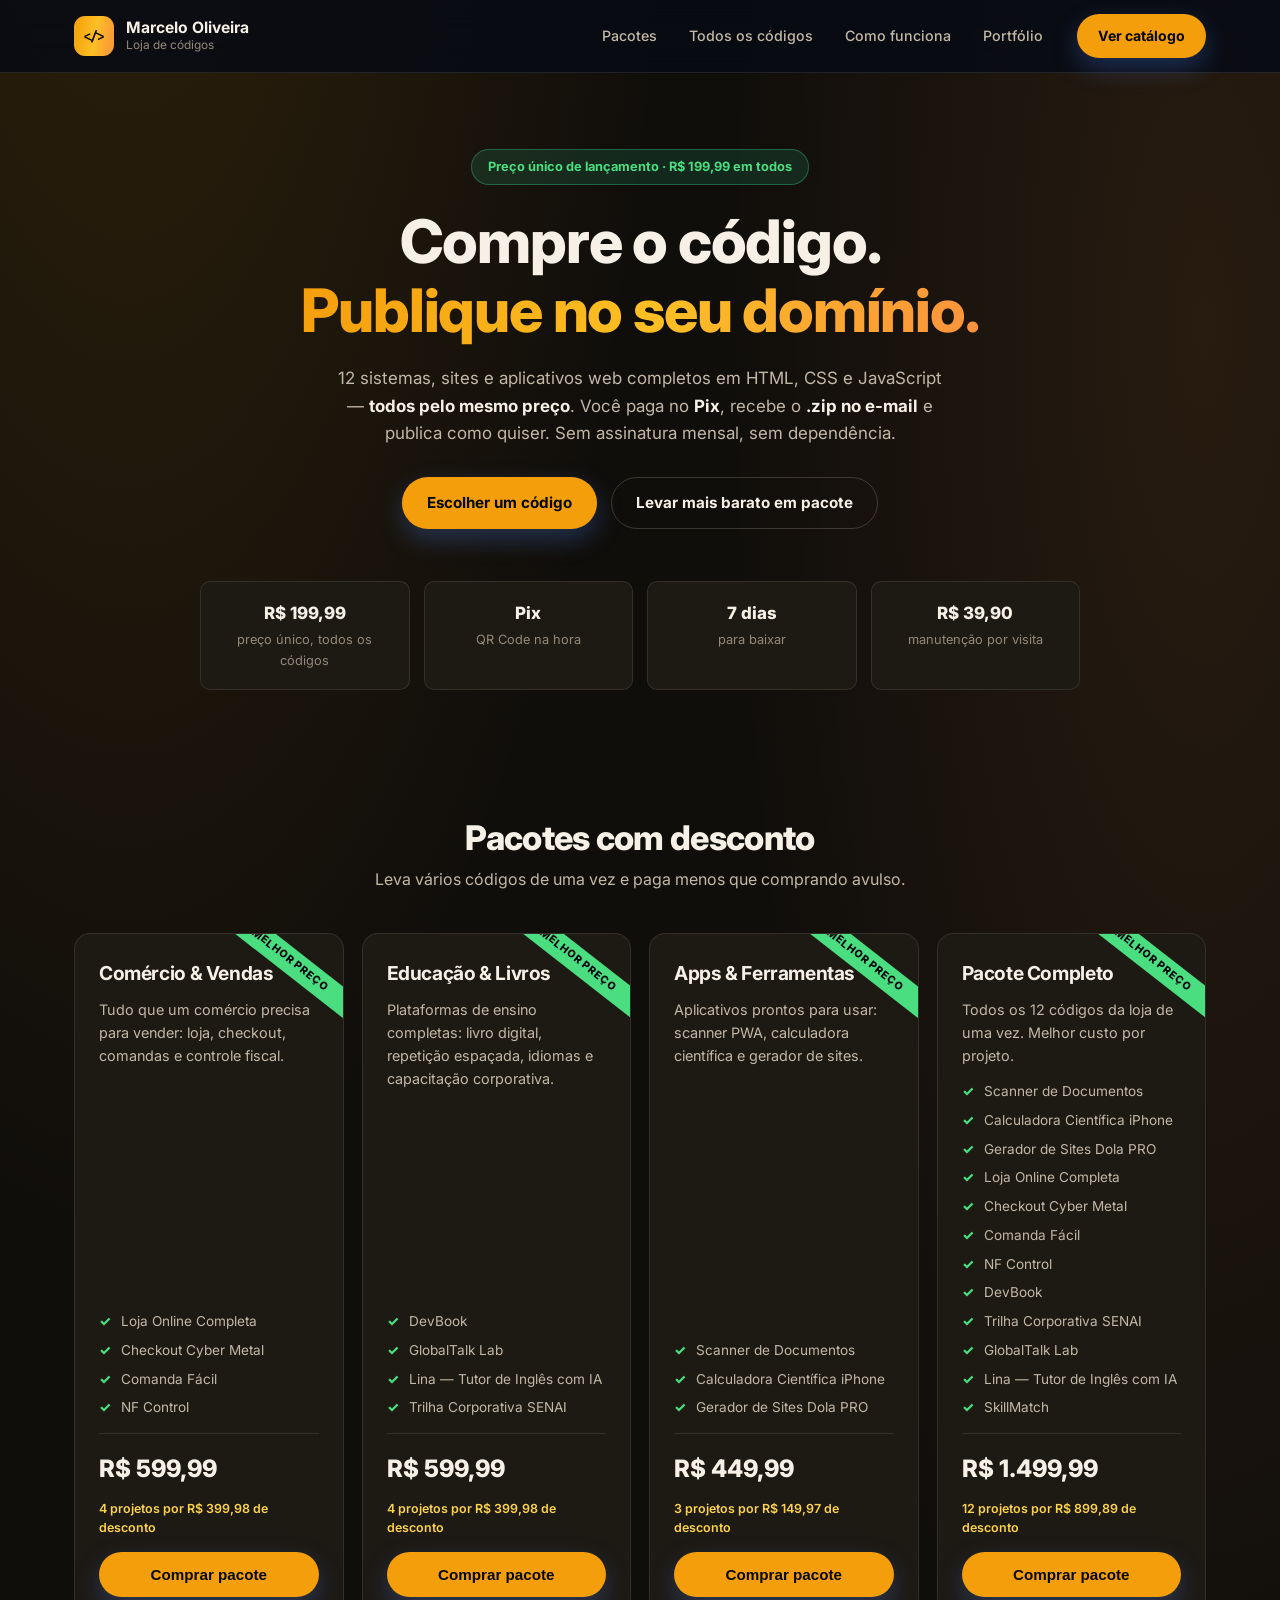
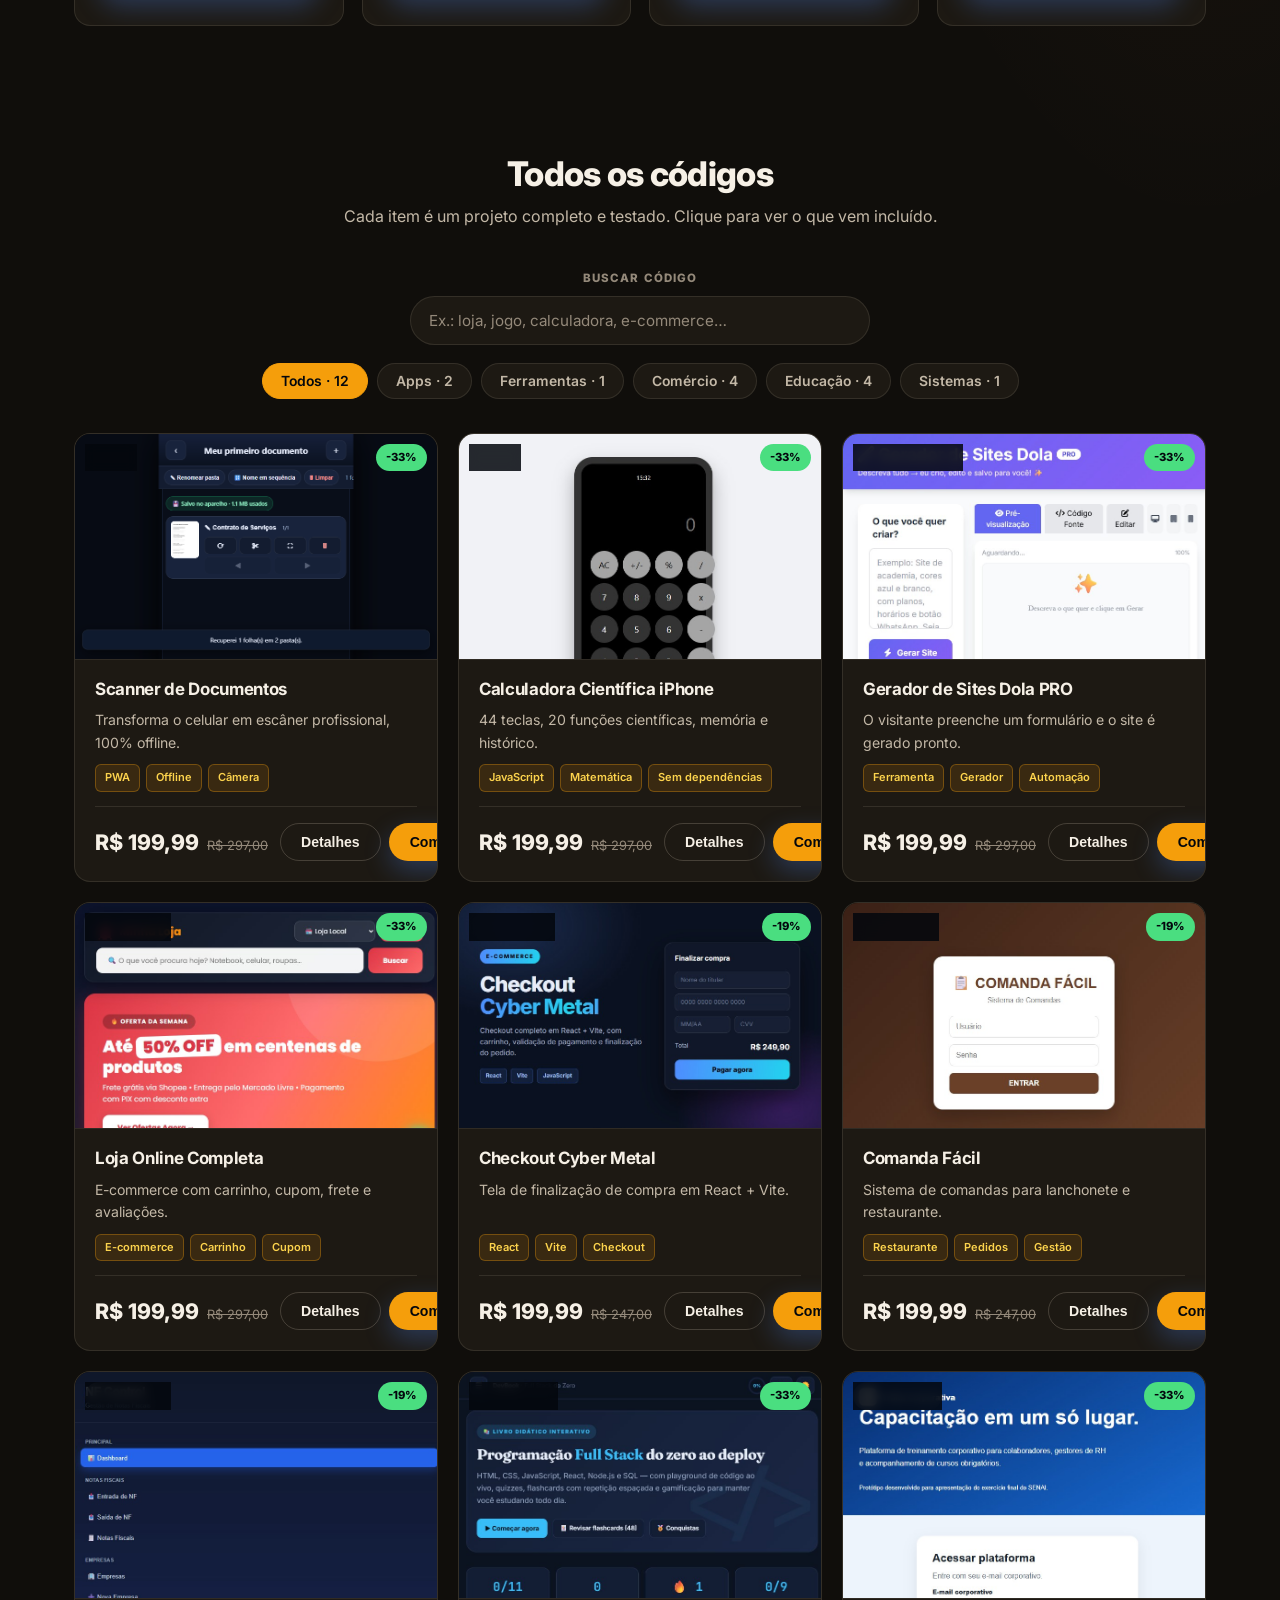
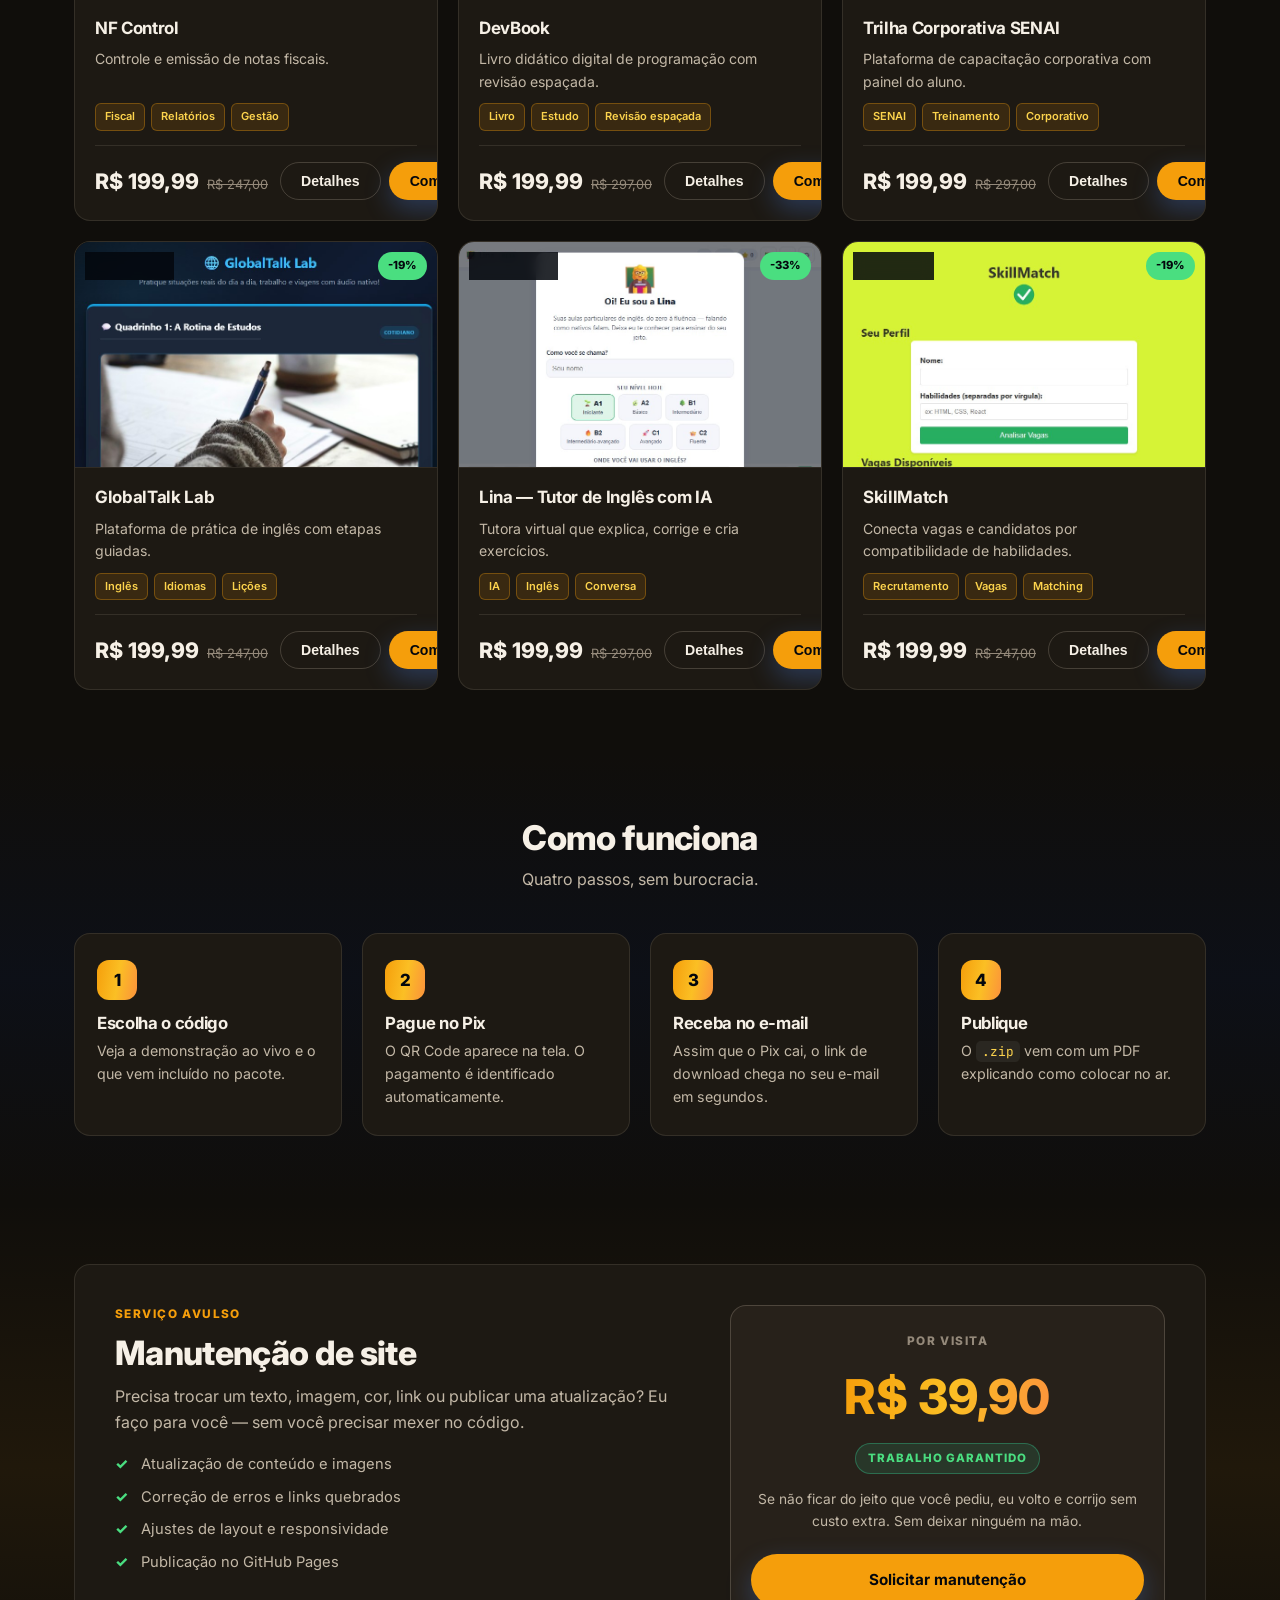
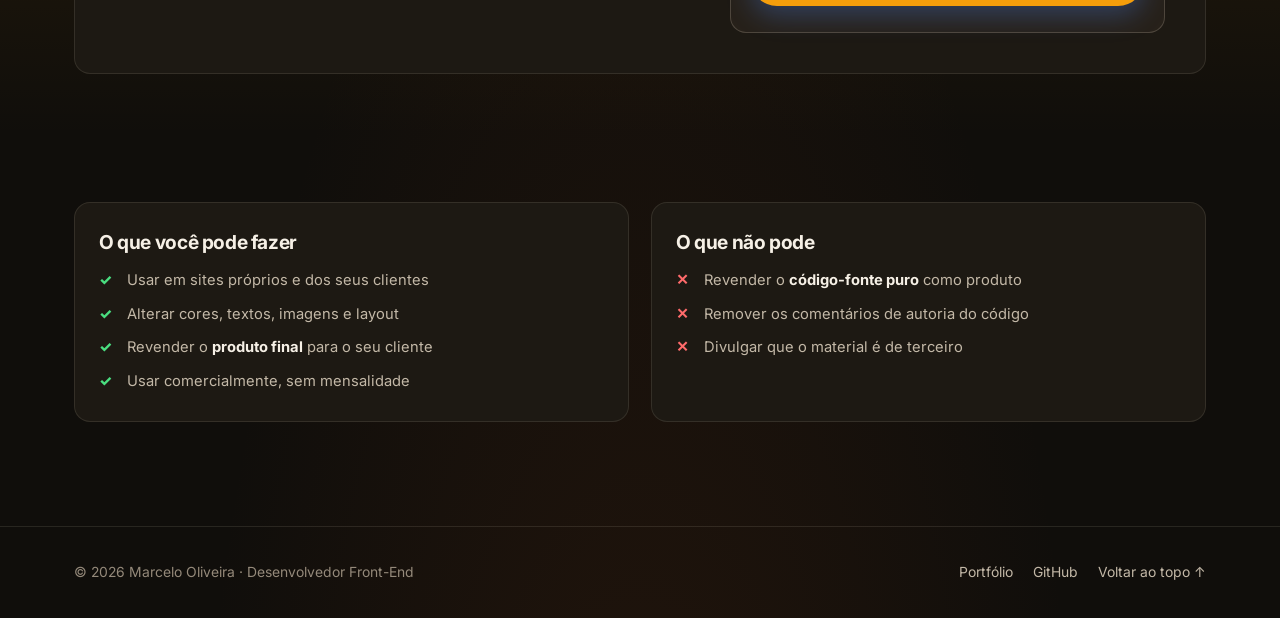
==== loja/index.html @ cb56b496 "feat: tema claro, remove contadores hero, adiciona manutencao R$ 39,90 na loja - Converte tema azul-" ====
<!DOCTYPE html>
<html lang="pt-BR">
<head>
  <meta charset="UTF-8">
  <meta name="viewport" content="width=device-width, initial-scale=1, viewport-fit=cover">
  <meta name="theme-color" content="#070b14">
  <meta name="description" content="Loja de códigos prontos: sites, sistemas, jogos e aplicativos web. Pagamento via Pix e entrega automática do arquivo.">
  <title>Loja de Códigos · Marcelo Oliveira</title>

  <link rel="preconnect" href="https://fonts.googleapis.com">
  <link rel="preconnect" href="https://fonts.gstatic.com" crossorigin>
  <link href="https://fonts.googleapis.com/css2?family=Inter:wght@400;500;600;700;800&family=JetBrains+Mono:wght@500&display=swap" rel="stylesheet">
  <link rel="icon" href="../assets/favicon.svg" type="image/svg+xml">
  <link rel="stylesheet" href="style.css?v=1">
</head>
<body>

<a class="pular" href="#catalogo">Pular para o catálogo</a>

<!-- ================= CABEÇALHO ================= -->
<header class="topo" id="topo">
  <div class="container topo__interno">
    <a href="../index.html" class="marca">
      <span class="marca__icone" aria-hidden="true">&lt;/&gt;</span>
      <span class="marca__texto">
        <strong>Marcelo Oliveira</strong>
        <small>Loja de códigos</small>
      </span>
    </a>

    <nav class="nav" aria-label="Navegação principal">
      <a href="#pacotes" class="nav__link">Pacotes</a>
      <a href="#catalogo" class="nav__link">Todos os códigos</a>
      <a href="#como-funciona" class="nav__link">Como funciona</a>
      <a href="../index.html" class="nav__link">Portfólio</a>
    </nav>

    <a href="#catalogo" class="botao botao--primario botao--p">Ver catálogo</a>
  </div>
</header>

<!-- ================= HERO ================= -->
<section class="hero">
  <div class="container">
    <span class="selo">Preço único de lançamento · R$ 199,99 em todos</span>
    <h1>
      Compre o código.<br>
      <span class="gradiente">Publique no seu domínio.</span>
    </h1>
    <p class="hero__texto">
      12 sistemas, sites e aplicativos web completos em HTML, CSS e JavaScript —
      <strong>todos pelo mesmo preço</strong>. Você paga no <strong>Pix</strong>, recebe o
      <strong>.zip no e-mail</strong> e publica como quiser. Sem assinatura mensal, sem dependência.
    </p>

    <div class="hero__acoes">
      <a href="#catalogo" class="botao botao--primario">Escolher um código</a>
      <a href="#pacotes" class="botao botao--secundario">Levar mais barato em pacote</a>
    </div>

    <ul class="garantias">
      <li><b>R$ 199,99</b><span>preço único, todos os códigos</span></li>
      <li><b>Pix</b><span>QR Code na hora</span></li>
      <li><b>7 dias</b><span>para baixar</span></li>
      <li><b>R$ 39,90</b><span>manutenção por visita</span></li>
    </ul>
  </div>
</section>

<!-- ================= PACOTES ================= -->
<section class="secao" id="pacotes">
  <div class="container">
    <header class="secao__topo">
      <h2>Pacotes com desconto</h2>
      <p>Leva vários códigos de uma vez e paga menos que comprando avulso.</p>
    </header>

    <div class="pacotes" id="listaPacotes"><!-- preenchido pelo JS --></div>
  </div>
</section>

<!-- ================= CATÁLOGO ================= -->
<section class="secao" id="catalogo">
  <div class="container">
    <header class="secao__topo">
      <h2>Todos os códigos</h2>
      <p>Cada item é um projeto completo e testado. Clique para ver o que vem incluído.</p>
    </header>

    <div class="barra-catalogo">
      <div class="busca">
        <label class="busca__rotulo" for="busca">Buscar código</label>
        <input type="search" id="busca" class="busca__campo" placeholder="Ex.: loja, jogo, calculadora, e-commerce…" autocomplete="off">
      </div>
      <div class="filtros" id="filtros" role="tablist" aria-label="Filtrar por categoria"></div>
    </div>

    <div class="grade" id="grade"></div>

    <p class="vazio" id="vazio" hidden>Nenhum código encontrado nesta categoria.</p>
  </div>
</section>

<!-- ================= COMO FUNCIONA ================= -->
<section class="secao secao--passos" id="como-funciona">
  <div class="container">
    <header class="secao__topo">
      <h2>Como funciona</h2>
      <p>Quatro passos, sem burocracia.</p>
    </header>

    <ol class="passos">
      <li>
        <span class="passo__num">1</span>
        <h3>Escolha o código</h3>
        <p>Veja a demonstração ao vivo e o que vem incluído no pacote.</p>
      </li>
      <li>
        <span class="passo__num">2</span>
        <h3>Pague no Pix</h3>
        <p>O QR Code aparece na tela. O pagamento é identificado automaticamente.</p>
      </li>
      <li>
        <span class="passo__num">3</span>
        <h3>Receba no e-mail</h3>
        <p>Assim que o Pix cai, o link de download chega no seu e-mail em segundos.</p>
      </li>
      <li>
        <span class="passo__num">4</span>
        <h3>Publique</h3>
        <p>O <code>.zip</code> vem com um PDF explicando como colocar no ar.</p>
      </li>
    </ol>
  </div>
</section>

<!-- ================= MANUTENÇÃO ================= -->
<section class="secao secao--manutencao" id="manutencao">
  <div class="container">
    <div class="manutencao">
      <div class="manutencao__textos">
        <p class="manutencao__rotulo">Serviço avulso</p>
        <h2>Manutenção de site</h2>
        <p class="manutencao__texto">
          Precisa trocar um texto, imagem, cor, link ou publicar uma
          atualização? Eu faço para você — sem você precisar mexer no código.
        </p>
        <ul class="manutencao__lista">
          <li>Atualização de conteúdo e imagens</li>
          <li>Correção de erros e links quebrados</li>
          <li>Ajustes de layout e responsividade</li>
          <li>Publicação no GitHub Pages</li>
        </ul>
      </div>

      <div class="manutencao__preco-box">
        <span class="manutencao__rotulo-preco">Por visita</span>
        <span class="manutencao__valor">R$ 39,90</span>
        <span class="manutencao__selo">Trabalho garantido</span>
        <p class="manutencao__garantia">
          Se não ficar do jeito que você pediu, eu volto e corrijo sem custo
          extra. Sem deixar ninguém na mão.
        </p>
        <a href="../index.html#contato" class="botao botao--primario botao--cheio">
          Solicitar manutenção
        </a>
      </div>
    </div>
  </div>
</section>

<!-- ================= LICENÇA ================= -->
<section class="secao" id="licenca">
  <div class="container">
    <div class="licenca">
      <div>
        <h2>O que você pode fazer</h2>
        <ul class="lista-ok">
          <li>Usar em sites próprios e dos seus clientes</li>
          <li>Alterar cores, textos, imagens e layout</li>
          <li>Revender o <strong>produto final</strong> para o seu cliente</li>
          <li>Usar comercialmente, sem mensalidade</li>
        </ul>
      </div>
      <div>
        <h2>O que não pode</h2>
        <ul class="lista-nao">
          <li>Revender o <strong>código-fonte puro</strong> como produto</li>
          <li>Remover os comentários de autoria do código</li>
          <li>Divulgar que o material é de terceiro</li>
        </ul>
      </div>
    </div>
  </div>
</section>

<!-- ================= RODAPÉ ================= -->
<footer class="rodape">
  <div class="container rodape__interno">
    <p>© <span id="ano"></span> Marcelo Oliveira · Desenvolvedor Front-End</p>
    <nav class="rodape__links" aria-label="Links do rodapé">
      <a href="../index.html">Portfólio</a>
      <a href="https://github.com/marcelooliveira8052668-cyber" target="_blank" rel="noopener">GitHub</a>
      <a href="#topo">Voltar ao topo ↑</a>
    </nav>
  </div>
</footer>

<!-- ================= MODAL DO PRODUTO ================= -->
<div class="fundo-modal" id="fundoModal" hidden></div>

<div class="modal" id="modal" role="dialog" aria-modal="true" aria-labelledby="modalTitulo" hidden>
  <div class="modal__caixa">
    <button class="modal__fechar" id="modalFechar" aria-label="Fechar">&times;</button>
    <div class="modal__corpo" id="modalCorpo"></div>
  </div>
</div>

<!-- ================= MODAL DO CHECKOUT (PIX) ================= -->
<div class="modal modal--pix" id="modalPix" role="dialog" aria-modal="true" aria-labelledby="pixTitulo" hidden>
  <div class="modal__caixa">
    <button class="modal__fechar" id="pixFechar" aria-label="Fechar">&times;</button>
    <div class="modal__corpo" id="pixCorpo"></div>
  </div>
</div>

<script src="app.js?v=1" defer></script>
</body>
</html>
---- loja/style.css ----
/* =========================================================
   LOJA DE CÓDIGOS — Marcelo Oliveira
   Mesma identidade visual do portfólio
   1. Variáveis   2. Base   3. Topo   4. Hero
   5. Seções      6. Pacotes 7. Filtros 8. Grade
   9. Passos      10. Licença 11. Rodapé 12. Modais
   13. Responsivo 14. Impressão
   ========================================================= */

/* ---------- 1. Variáveis ---------- */
:root {
  /* Tons quentes: carvão com âmbar/dourado.
     Passa sensação premium e acolhedora, em vez de "azul de tecnologia". */
  --fundo:         #100e0b;
  --fundo-2:       #181410;
  --superficie:    #1d1913;
  --superficie-2:  #27211a;
  --borda:         rgba(255, 238, 214, .10);
  --borda-forte:   rgba(255, 238, 214, .18);
  --texto:         #f6f0e6;
  --texto-suave:   #c3b8a7;
  --texto-fraco:   #94897a;
  --primaria:      #f59e0b;   /* âmbar — cor de ação */
  --primaria-forte:#fbbf24;
  --acento:        #fcd34d;   /* dourado claro — rótulos */
  --verde:         #4ade80;   /* confirmações e economia */
  --amarelo:       #fbbf24;
  --gradiente:     linear-gradient(100deg, #f59e0b 0%, #fbbf24 52%, #fb923c 100%);
  --raio:          16px;
  --raio-peq:      10px;
  --largura:       1180px;
  --sombra:        0 20px 50px rgba(0, 0, 0, .5);
  --transicao:     .22s cubic-bezier(.4, 0, .2, 1);
  --fonte:         'Inter', -apple-system, BlinkMacSystemFont, 'Segoe UI', Roboto, Helvetica, Arial, sans-serif;
  --mono:          'JetBrains Mono', ui-monospace, SFMono-Regular, Menlo, Consolas, monospace;
}

/* ---------- 2. Base ---------- */
*, *::before, *::after { box-sizing: border-box; }

html { scroll-behavior: smooth; scroll-padding-top: 88px; }

body {
  margin: 0;
  background:
    radial-gradient(70% 50% at 10% -8%,  rgba(245, 158, 11, .14) 0%, transparent 62%),
    radial-gradient(60% 45% at 94% 6%,   rgba(251, 146, 60, .10) 0%, transparent 62%),
    radial-gradient(55% 42% at 50% 110%, rgba(120, 53, 15, .20)  0%, transparent 65%),
    var(--fundo);
  color: var(--texto);
  font-family: var(--fonte);
  line-height: 1.6;
  -webkit-font-smoothing: antialiased;
}

h1, h2, h3 { line-height: 1.15; margin: 0; letter-spacing: -.02em; }
p { margin: 0; }
a { color: inherit; }
img { max-width: 100%; display: block; }
code { font-family: var(--mono); font-size: .9em; background: rgba(255,255,255,.06); padding: 2px 6px; border-radius: 5px; color: #fcd34d; }

.container { width: 100%; max-width: var(--largura); margin-inline: auto; padding-inline: 24px; }

.gradiente {
  background: var(--gradiente);
  -webkit-background-clip: text;
  background-clip: text;
  color: transparent;
}

.pular {
  position: absolute; left: -9999px; top: 0; z-index: 100;
  background: var(--primaria); color: #04070d; padding: 12px 20px;
  border-radius: 0 0 10px 0; font-weight: 700; text-decoration: none;
}
.pular:focus { left: 0; }

:focus-visible { outline: 2px solid var(--primaria); outline-offset: 3px; border-radius: 4px; }

/* Botões */
.botao {
  display: inline-flex; align-items: center; justify-content: center; gap: 8px;
  padding: 13px 24px; border-radius: 999px; border: 1px solid transparent;
  font-weight: 700; font-size: .95rem; text-decoration: none; cursor: pointer;
  transition: transform var(--transicao), box-shadow var(--transicao), background var(--transicao);
  white-space: nowrap;
}
.botao:hover { transform: translateY(-2px); }
.botao--primario { background: var(--primaria); color: #04070d; box-shadow: 0 10px 26px rgba(79,140,255,.28); }
.botao--primario:hover { background: var(--primaria-forte); }
.botao--secundario { background: transparent; color: var(--texto); border-color: var(--borda-forte); }
.botao--secundario:hover { background: rgba(255,255,255,.06); }
.botao--verde { background: var(--verde); color: #04070d; }
.botao--verde:hover { background: #5ee0b0; }
.botao--p { padding: 10px 20px; font-size: .88rem; }
.botao--cheio { width: 100%; }
.botao:disabled { opacity: .5; cursor: not-allowed; transform: none; }

/* ---------- 3. Topo ---------- */
.topo {
  position: sticky; top: 0; z-index: 50;
  background: rgba(7, 11, 20, .86);
  backdrop-filter: blur(14px); -webkit-backdrop-filter: blur(14px);
  border-bottom: 1px solid var(--borda);
}
.topo__interno { display: flex; align-items: center; gap: 20px; min-height: 72px; }

.marca { display: flex; align-items: center; gap: 12px; text-decoration: none; margin-right: auto; }
.marca__icone {
  width: 40px; height: 40px; display: grid; place-items: center;
  background: var(--gradiente); color: #04070d; border-radius: 11px;
  font-family: var(--mono); font-weight: 700; font-size: .82rem;
}
.marca__texto { display: flex; flex-direction: column; line-height: 1.2; }
.marca__texto strong { font-size: .98rem; font-weight: 700; }
.marca__texto small { color: var(--texto-fraco); font-size: .74rem; }

.nav { display: flex; gap: 4px; }
.nav__link {
  padding: 9px 14px; border-radius: 9px; text-decoration: none;
  color: var(--texto-suave); font-size: .89rem; font-weight: 500;
  transition: background var(--transicao), color var(--transicao);
}
.nav__link:hover { background: rgba(255,255,255,.06); color: var(--texto); }

/* ---------- 4. Hero ---------- */
.hero { padding: 76px 0 64px; text-align: center; }

.selo {
  display: inline-block; padding: 7px 16px; border-radius: 999px;
  background: rgba(52, 211, 153, .13); border: 1px solid rgba(52, 211, 153, .35);
  color: var(--verde); font-size: .8rem; font-weight: 700; margin-bottom: 22px;
}

.hero h1 { font-size: clamp(34px, 6vw, 60px); font-weight: 800; margin-bottom: 20px; }
.hero__texto { max-width: 620px; margin: 0 auto 30px; color: var(--texto-suave); font-size: 1.06rem; }
.hero__texto strong { color: var(--texto); }

.hero__acoes { display: flex; gap: 14px; justify-content: center; flex-wrap: wrap; margin-bottom: 52px; }

.garantias {
  list-style: none; margin: 0; padding: 0;
  display: grid; grid-template-columns: repeat(auto-fit, minmax(150px, 1fr)); gap: 14px;
  max-width: 880px; margin-inline: auto;
}
.garantias li {
  background: var(--superficie); border: 1px solid var(--borda);
  border-radius: var(--raio-peq); padding: 18px 14px;
  display: flex; flex-direction: column; gap: 3px;
}
.garantias b { font-size: 1.06rem; font-weight: 800; }
.garantias span { font-size: .8rem; color: var(--texto-fraco); }

/* ---------- 5. Seções ---------- */
.secao { padding: 64px 0; }
.secao--passos { background: linear-gradient(180deg, transparent, rgba(11,17,31,.6), transparent); }

.secao__topo { text-align: center; margin-bottom: 40px; }
.secao__topo h2 { font-size: clamp(24px, 3.4vw, 34px); font-weight: 800; margin-bottom: 10px; }
.secao__topo p { color: var(--texto-suave); }

/* ---------- 6. Pacotes ---------- */
.pacotes { display: grid; grid-template-columns: repeat(auto-fit, minmax(255px, 1fr)); gap: 18px; }

.pacote {
  position: relative; overflow: hidden;
  background: var(--superficie); border: 1px solid var(--borda);
  border-radius: var(--raio); padding: 28px 24px;
  display: flex; flex-direction: column; gap: 14px;
  transition: transform var(--transicao), border-color var(--transicao), box-shadow var(--transicao);
}
.pacote::before {
  content: ""; position: absolute; inset: 0 0 auto; height: 3px; background: var(--gradiente);
  opacity: 0; transition: opacity var(--transicao);
}
.pacote:hover { transform: translateY(-4px); border-color: var(--borda-forte); box-shadow: var(--sombra); }
.pacote:hover::before { opacity: 1; }

.pacote__faixa {
  position: absolute; top: 14px; right: -34px; transform: rotate(38deg);
  background: var(--verde); color: #04070d; font-size: .66rem; font-weight: 800;
  letter-spacing: .08em; padding: 4px 40px;
}
.pacote h3 { font-size: 1.2rem; font-weight: 700; }
.pacote__desc { color: var(--texto-suave); font-size: .9rem; flex: 1; }
.pacote__itens { list-style: none; margin: 0; padding: 0; display: flex; flex-direction: column; gap: 7px; }
.pacote__itens li {
  font-size: .85rem; color: var(--texto-suave);
  padding-left: 22px; position: relative;
}
.pacote__itens li::before {
  content: "✓"; position: absolute; left: 0; top: 0;
  color: var(--verde); font-weight: 800;
}
.pacote__rodape {
  display: flex; align-items: baseline; gap: 10px; flex-wrap: wrap;
  padding-top: 16px; border-top: 1px solid var(--borda);
}
.pacote__preco { font-size: 1.5rem; font-weight: 800; }
.pacote__de { font-size: .82rem; color: var(--texto-fraco); text-decoration: line-through; }
.pacote__nota { font-size: .78rem; color: var(--acento); font-weight: 600; }

/* ---------- 7. Filtros ---------- */
.barra-catalogo { display: flex; flex-direction: column; gap: 18px; margin-bottom: 34px; }

.busca { max-width: 460px; width: 100%; margin-inline: auto; }
.busca__rotulo {
  display: block; font-size: .72rem; font-weight: 800;
  letter-spacing: .1em; text-transform: uppercase; color: var(--texto-fraco);
  margin-bottom: 8px; text-align: center;
}
.busca__campo {
  width: 100%; padding: 14px 18px; border-radius: 999px;
  background: var(--superficie); border: 1px solid var(--borda);
  color: var(--texto); font-family: inherit; font-size: .95rem;
  transition: border-color var(--transicao);
}
.busca__campo::placeholder { color: var(--texto-fraco); }
.busca__campo:focus { border-color: var(--primaria); outline: none; }

.filtros { display: flex; gap: 9px; flex-wrap: wrap; justify-content: center; margin-bottom: 0; }
.filtro {
  padding: 9px 18px; border-radius: 999px; cursor: pointer;
  background: var(--superficie); border: 1px solid var(--borda);
  color: var(--texto-suave); font-size: .87rem; font-weight: 600; font-family: inherit;
  transition: all var(--transicao);
}
.filtro:hover { border-color: var(--borda-forte); color: var(--texto); }
.filtro[aria-selected="true"] { background: var(--primaria); border-color: var(--primaria); color: #04070d; }

/* ---------- 8. Grade ---------- */
.grade { display: grid; grid-template-columns: repeat(auto-fill, minmax(288px, 1fr)); gap: 20px; }

.card {
  display: flex; flex-direction: column; overflow: hidden;
  background: var(--superficie); border: 1px solid var(--borda);
  border-radius: var(--raio);
  transition: transform var(--transicao), border-color var(--transicao), box-shadow var(--transicao);
}
.card:hover { transform: translateY(-4px); border-color: var(--borda-forte); box-shadow: var(--sombra); }

.card__capa { position: relative; aspect-ratio: 16 / 10; overflow: hidden; background: var(--fundo-2); border-bottom: 1px solid var(--borda); }
.card__capa img { width: 100%; height: 100%; object-fit: cover; object-position: top center; transition: transform .4s var(--transicao); }
.card:hover .card__capa img { transform: scale(1.04); }

.card__cat {
  position: absolute; top: 10px; left: 10px;
  background: rgba(4,7,13,.86); backdrop-filter: blur(6px);
  color: var(--texto); font-size: .7rem; font-weight: 700; letter-spacing: .06em;
  padding: 5px 10px; border-radius: 999px; text-transform: uppercase;
}
.card__promo {
  position: absolute; top: 10px; right: 10px;
  background: var(--verde); color: #04070d;
  font-size: .7rem; font-weight: 800; padding: 5px 10px; border-radius: 999px;
}

.card__corpo { padding: 20px; display: flex; flex-direction: column; gap: 10px; flex: 1; }
.card__nome { font-size: 1.06rem; font-weight: 700; }
.card__frase { color: var(--texto-suave); font-size: .88rem; flex: 1; }

.card__tags { display: flex; gap: 6px; flex-wrap: wrap; }
.tag {
  font-size: .69rem; font-weight: 600; padding: 4px 9px; border-radius: 6px;
  background: rgba(245, 158, 11, .13); border: 1px solid rgba(245, 158, 11, .32); color: #fcd34d;
}

.card__rodape {
  display: flex; align-items: center; justify-content: space-between; gap: 12px;
  padding-top: 16px; margin-top: 4px; border-top: 1px solid var(--borda);
}
.preco { display: flex; align-items: baseline; gap: 8px; }
.preco__valor { font-size: 1.34rem; font-weight: 800; }
.preco__de { font-size: .8rem; color: var(--texto-fraco); text-decoration: line-through; }

.card__acoes { display: flex; gap: 8px; }

.vazio { text-align: center; color: var(--texto-fraco); padding: 50px 20px; }

/* ---------- 9. Passos ---------- */
.passos { list-style: none; margin: 0; padding: 0; display: grid; grid-template-columns: repeat(auto-fit, minmax(230px, 1fr)); gap: 20px; counter-reset: passo; }
.passos li {
  background: var(--superficie); border: 1px solid var(--borda);
  border-radius: var(--raio); padding: 26px 22px;
}
.passo__num {
  display: grid; place-items: center; width: 40px; height: 40px;
  border-radius: 12px; background: var(--gradiente); color: #04070d;
  font-weight: 800; font-size: 1.05rem; margin-bottom: 14px;
}
.passos h3 { font-size: 1.05rem; font-weight: 700; margin-bottom: 7px; }
.passos p { color: var(--texto-suave); font-size: .89rem; }

/* ---------- 10. Licença ---------- */
.licenca { display: grid; grid-template-columns: repeat(auto-fit, minmax(300px, 1fr)); gap: 22px; }
.licenca > div { background: var(--superficie); border: 1px solid var(--borda); border-radius: var(--raio); padding: 28px 24px; }
.licenca h2 { font-size: 1.2rem; font-weight: 700; margin-bottom: 16px; }

.lista-ok, .lista-nao { list-style: none; margin: 0; padding: 0; display: flex; flex-direction: column; gap: 10px; }
.lista-ok li, .lista-nao li { position: relative; padding-left: 28px; color: var(--texto-suave); font-size: .92rem; }
.lista-ok li::before, .lista-nao li::before { position: absolute; left: 0; top: 0; font-weight: 800; }
.lista-ok li::before { content: "✓"; color: var(--verde); }
.lista-nao li::before { content: "✕"; color: #ff6b6b; }
.lista-ok strong, .lista-nao strong { color: var(--texto); }

/* ---------- 11. Rodapé ---------- */
.rodape { border-top: 1px solid var(--borda); padding: 34px 0; margin-top: 40px; }
.rodape__interno { display: flex; align-items: center; justify-content: space-between; gap: 18px; flex-wrap: wrap; }
.rodape p { color: var(--texto-fraco); font-size: .87rem; }
.rodape__links { display: flex; gap: 20px; }
.rodape__links a { color: var(--texto-suave); font-size: .87rem; text-decoration: none; }
.rodape__links a:hover { color: var(--primaria); }

/* ---------- 12. Modais ---------- */
.fundo-modal {
  position: fixed; inset: 0; z-index: 90;
  background: rgba(3, 6, 12, .78); backdrop-filter: blur(5px);
  animation: surge .2s ease;
}
@keyframes surge { from { opacity: 0 } to { opacity: 1 } }

.modal {
  position: fixed; inset: 0; z-index: 100;
  display: grid; place-items: center; padding: 20px;
  pointer-events: none;
}
.modal[hidden] { display: none; }

.modal__caixa {
  position: relative; pointer-events: auto;
  width: 100%; max-width: 620px; max-height: 90vh; overflow-y: auto;
  background: var(--fundo-2); border: 1px solid var(--borda-forte);
  border-radius: var(--raio); box-shadow: var(--sombra);
  animation: sobe .24s cubic-bezier(.4, 0, .2, 1);
}
@keyframes sobe { from { opacity: 0; transform: translateY(22px) } to { opacity: 1; transform: none } }

.modal__fechar {
  position: absolute; top: 14px; right: 14px; z-index: 2;
  width: 36px; height: 36px; border-radius: 10px; cursor: pointer;
  background: var(--superficie); border: 1px solid var(--borda);
  color: var(--texto-suave); font-size: 1.3rem; line-height: 1;
}
.modal__fechar:hover { color: var(--texto); background: var(--superficie-2); }

.modal__corpo { padding: 32px; }

.detalhe__capa { width: 100%; aspect-ratio: 16/9; object-fit: cover; object-position: top center; border-radius: 12px; margin-bottom: 22px; border: 1px solid var(--borda); }
.detalhe__cat { font-size: .72rem; font-weight: 800; letter-spacing: .1em; color: var(--acento); text-transform: uppercase; }
.detalhe__nome { font-size: 1.7rem; font-weight: 800; margin: 6px 0 8px; }
.detalhe__frase { color: var(--texto-suave); margin-bottom: 20px; }
.detalhe__texto { color: var(--texto-suave); margin-bottom: 24px; }

.detalhe__secao h3 { font-size: .78rem; font-weight: 800; letter-spacing: .1em; color: var(--texto-fraco); text-transform: uppercase; margin-bottom: 12px; }
.detalhe__lista { list-style: none; margin: 0 0 26px; padding: 0; display: flex; flex-direction: column; gap: 9px; }
.detalhe__lista li { position: relative; padding-left: 26px; color: var(--texto-suave); font-size: .91rem; }
.detalhe__lista li::before { content: "✓"; position: absolute; left: 0; color: var(--verde); font-weight: 800; }

.detalhe__compra {
  display: flex; align-items: center; justify-content: space-between; gap: 18px; flex-wrap: wrap;
  padding: 20px; border-radius: 12px;
  background: var(--superficie); border: 1px solid var(--borda-forte);
}

/* ---------- Checkout Pix ---------- */
.modal--pix .modal__caixa { max-width: 460px; }
.pix h2 { font-size: 1.35rem; font-weight: 800; margin-bottom: 6px; }
.pix__sub { color: var(--texto-suave); font-size: .9rem; margin-bottom: 20px; }

.pix__qr { display: grid; place-items: center; padding: 18px; background: #fff; border-radius: 14px; margin-bottom: 18px; }
.pix__qr img { width: 230px; height: 230px; }

.pix__copia { display: flex; gap: 8px; margin-bottom: 16px; }
.pix__copia input {
  flex: 1; min-width: 0; padding: 12px 14px; border-radius: 10px;
  background: var(--superficie); border: 1px solid var(--borda);
  color: var(--texto-fraco); font-family: var(--mono); font-size: .74rem;
}

.pix__status {
  display: flex; align-items: center; gap: 10px; padding: 14px;
  border-radius: 10px; background: rgba(251,191,36,.1);
  border: 1px solid rgba(251,191,36,.3); color: var(--amarelo);
  font-size: .87rem; font-weight: 600; margin-bottom: 18px;
}
.pix__status[data-ok="sim"] { background: rgba(52,211,153,.1); border-color: rgba(52,211,153,.3); color: var(--verde); }
.pix__status[data-ok="erro"] { background: rgba(255,107,107,.1); border-color: rgba(255,107,107,.3); color: #ff6b6b; }

.girando { animation: girar 1.4s linear infinite; }
@keyframes girar { to { transform: rotate(360deg) } }

.campo-form { margin-bottom: 16px; }
.campo-form label { display: block; font-size: .82rem; font-weight: 600; margin-bottom: 7px; color: var(--texto-suave); }
.campo-form input {
  width: 100%; padding: 13px 15px; border-radius: 10px; font-family: inherit; font-size: .95rem;
  background: var(--superficie); border: 1px solid var(--borda); color: var(--texto);
}
.campo-form input:focus { border-color: var(--primaria); outline: none; }
.campo-form small { display: block; color: var(--texto-fraco); font-size: .74rem; margin-top: 6px; }

.erro-form { color: #ff6b6b; font-size: .85rem; margin-bottom: 14px; }

.secao--manutencao {
  background: linear-gradient(180deg, transparent, rgba(245, 158, 11, .07), transparent);
}

.manutencao {
  display: grid;
  grid-template-columns: 1.15fr .85fr;
  gap: 26px;
  align-items: stretch;
  background: var(--superficie);
  border: 1px solid var(--borda);
  border-radius: var(--raio);
  padding: clamp(24px, 4vw, 40px);
}

.manutencao__rotulo {
  font-size: .74rem; font-weight: 800; letter-spacing: .12em;
  text-transform: uppercase; color: var(--primaria); margin-bottom: 10px;
}

.manutencao h2 { font-size: clamp(1.5rem, 3vw, 2.1rem); font-weight: 800; margin-bottom: 12px; }

.manutencao__texto { color: var(--texto-suave); margin-bottom: 18px; }

.manutencao__lista { list-style: none; margin: 0; padding: 0; display: grid; gap: 9px; }
.manutencao__lista li { position: relative; padding-left: 26px; color: var(--texto-suave); font-size: .92rem; }
.manutencao__lista li::before { content: "✓"; position: absolute; left: 0; color: var(--verde); font-weight: 800; }

.manutencao__preco-box {
  display: flex; flex-direction: column; align-items: center; justify-content: center;
  gap: 8px; text-align: center;
  background: var(--superficie-2);
  border: 1px solid var(--borda-forte);
  border-radius: var(--raio);
  padding: 26px 20px;
}

.manutencao__rotulo-preco {
  font-size: .74rem; font-weight: 800; letter-spacing: .12em;
  text-transform: uppercase; color: var(--texto-fraco);
}

.manutencao__valor {
  font-size: clamp(2.2rem, 5vw, 3rem); font-weight: 800;
  background: var(--gradiente);
  -webkit-background-clip: text; background-clip: text; color: transparent;
}

.manutencao__selo {
  font-size: .72rem; font-weight: 800; letter-spacing: .08em;
  text-transform: uppercase; color: var(--verde);
  background: rgba(52, 211, 153, .12);
  border: 1px solid rgba(52, 211, 153, .35);
  padding: 5px 12px; border-radius: 999px;
}

.manutencao__garantia { font-size: .86rem; color: var(--texto-suave); margin: 6px 0 14px; }

@media (max-width: 760px) {
  .manutencao { grid-template-columns: 1fr; }
}

/* ---------- 13. Responsivo ---------- */
@media (max-width: 900px) {
  .nav { display: none; }
  .garantias { grid-template-columns: repeat(2, 1fr); }
}

@media (max-width: 560px) {
  .container { padding-inline: 18px; }
  .hero { padding: 48px 0 44px; }
  .topo__interno { min-height: 64px; }
  .marca__texto small { display: none; }
  .grade { grid-template-columns: 1fr; }
  .garantias { grid-template-columns: 1fr; }
  .modal__corpo { padding: 24px 20px; }
  .detalhe__nome { font-size: 1.4rem; }
  .detalhe__compra { flex-direction: column; align-items: stretch; }
  .detalhe__compra .botao { width: 100%; }
  .hero__acoes .botao { width: 100%; }
  .rodape__interno { flex-direction: column; text-align: center; }
}

/* ---------- 14. Impressão ---------- */
@media print {
  .topo, .hero__acoes, .filtros, .card__acoes, .rodape, .fundo-modal, .modal { display: none !important; }
  body { background: #fff; color: #000; }
}
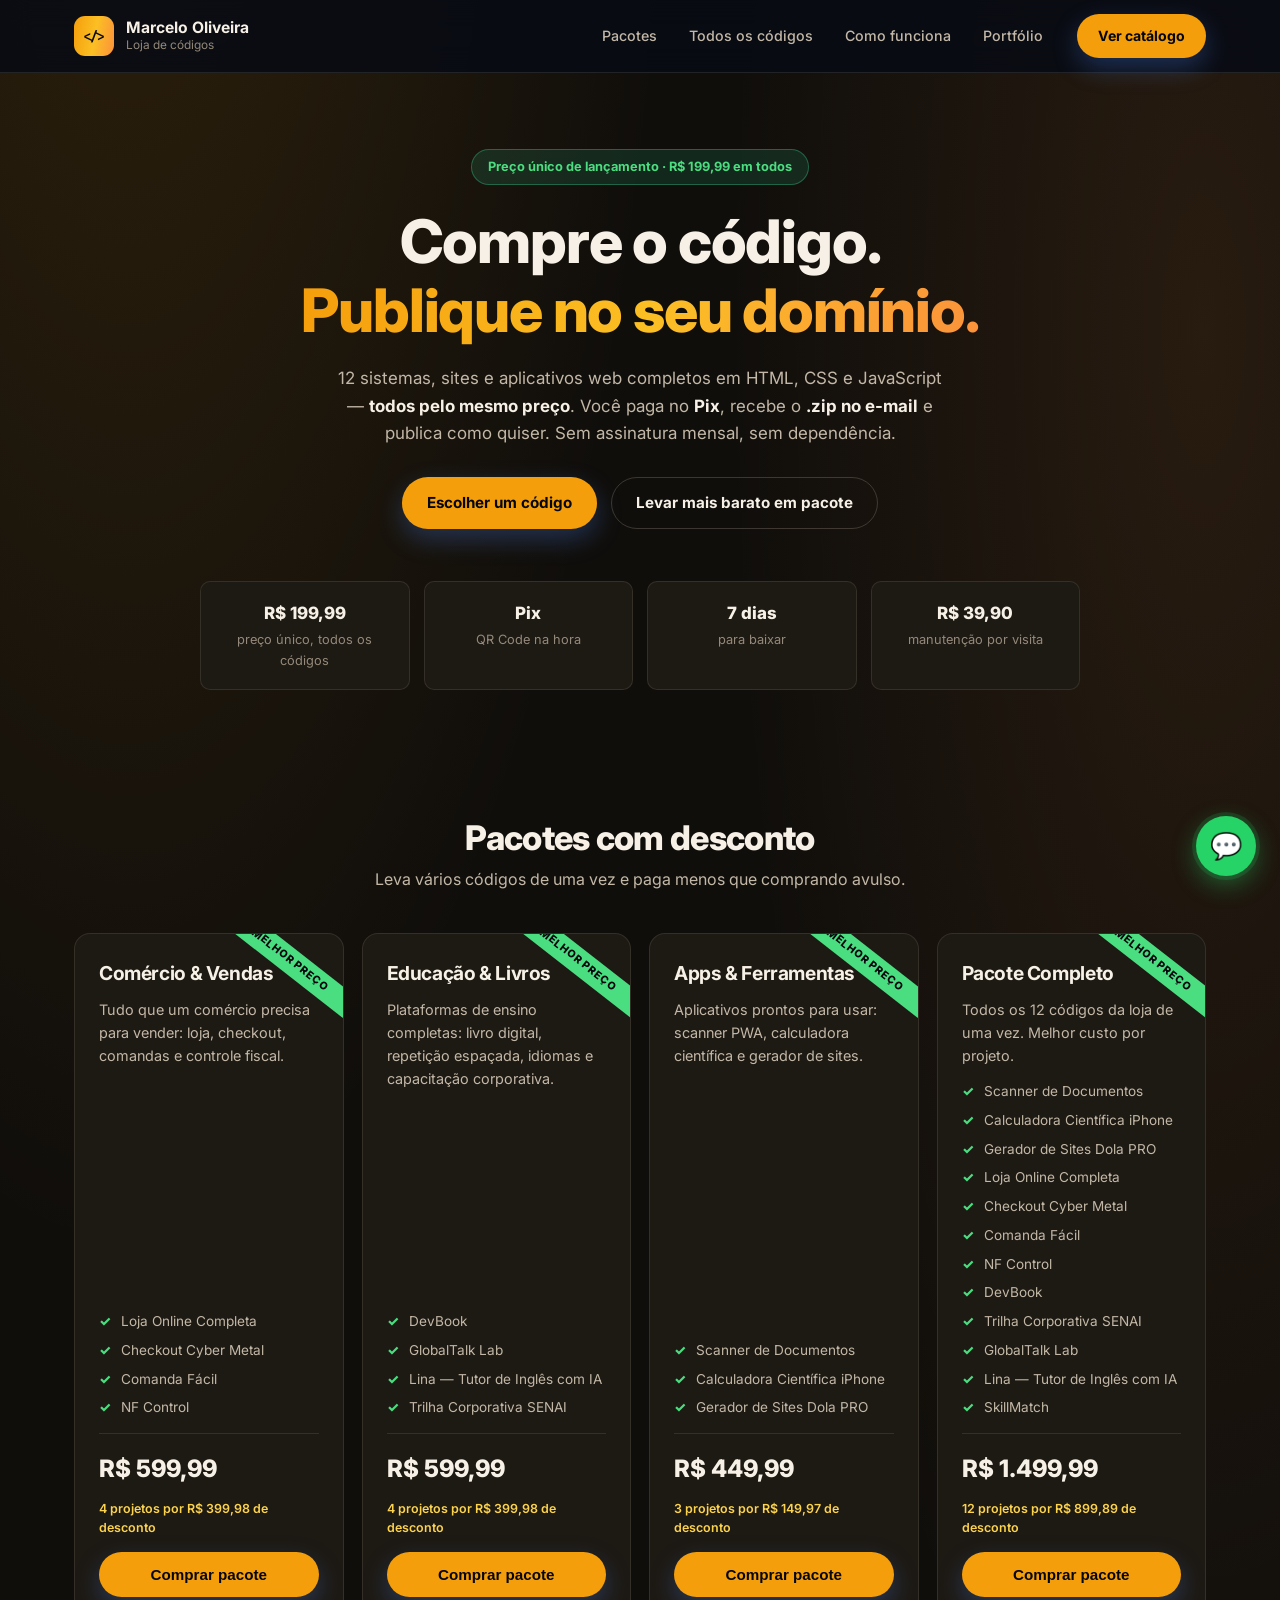
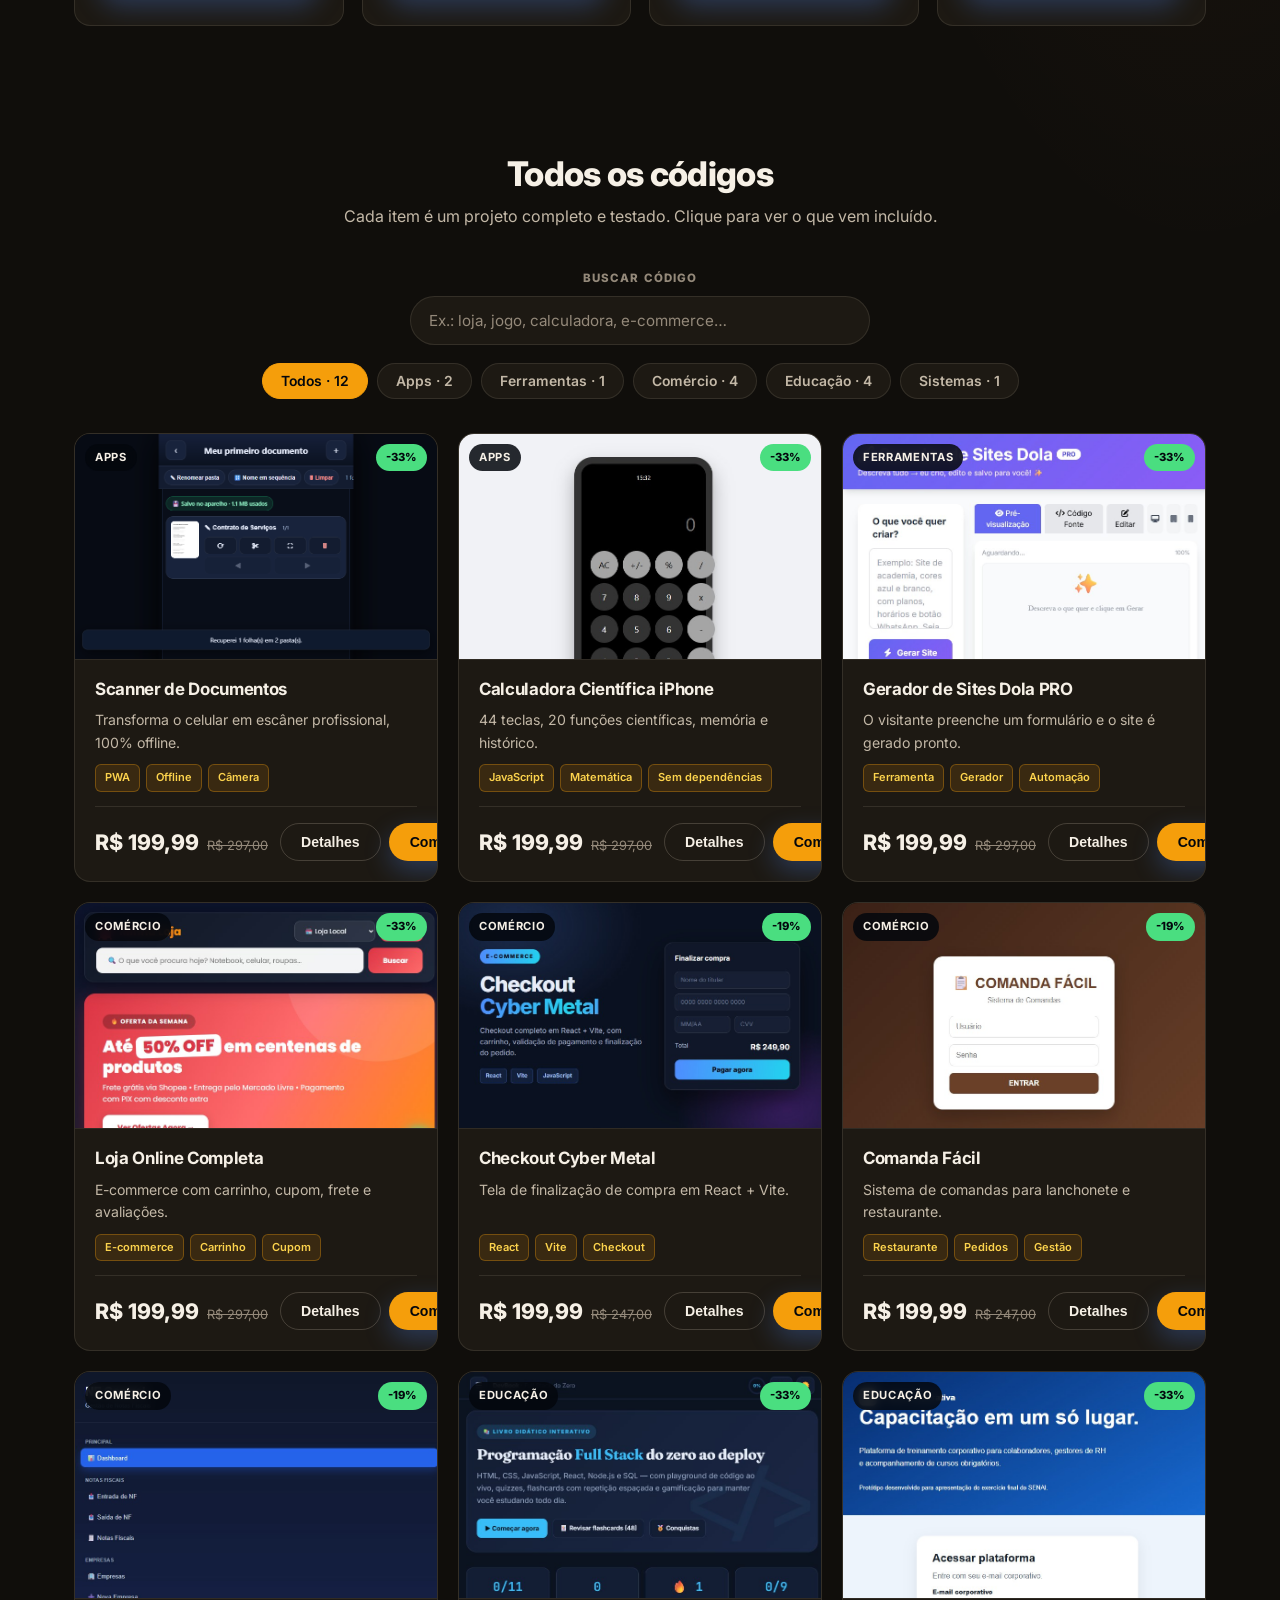
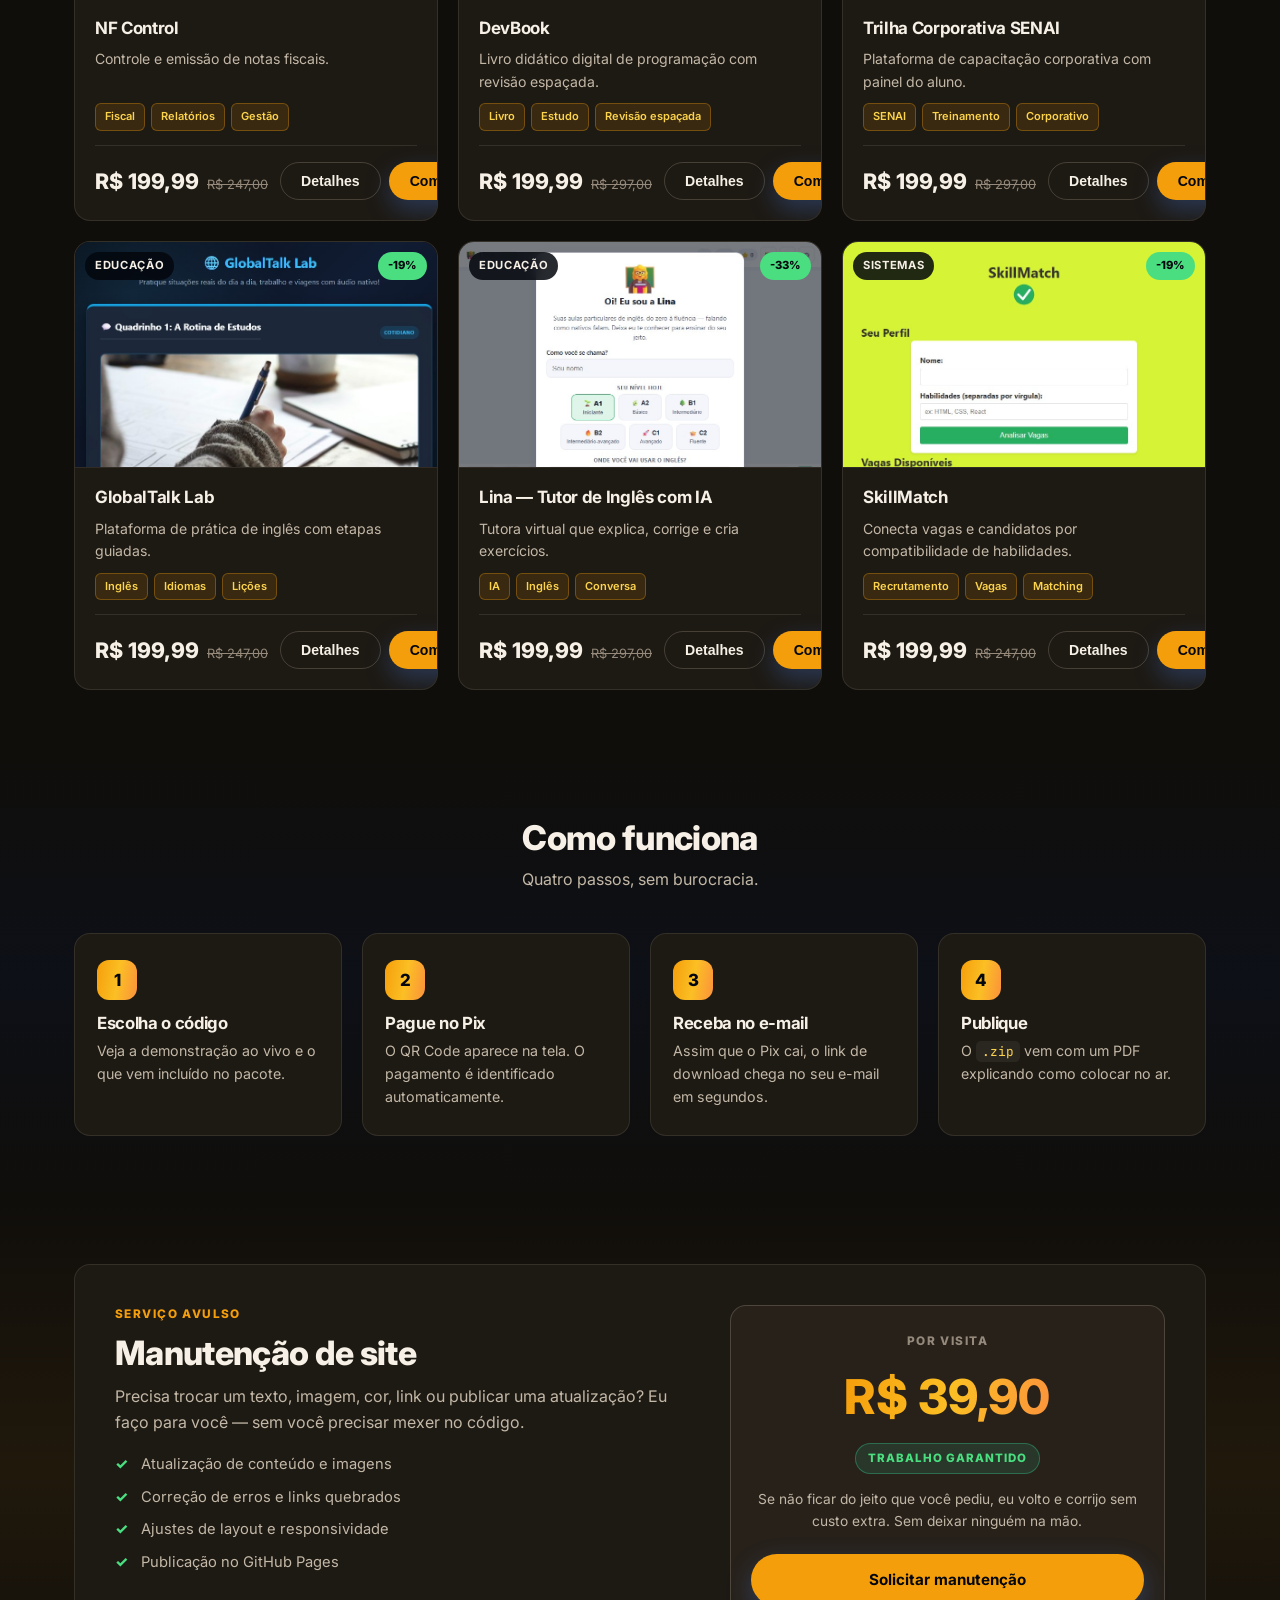
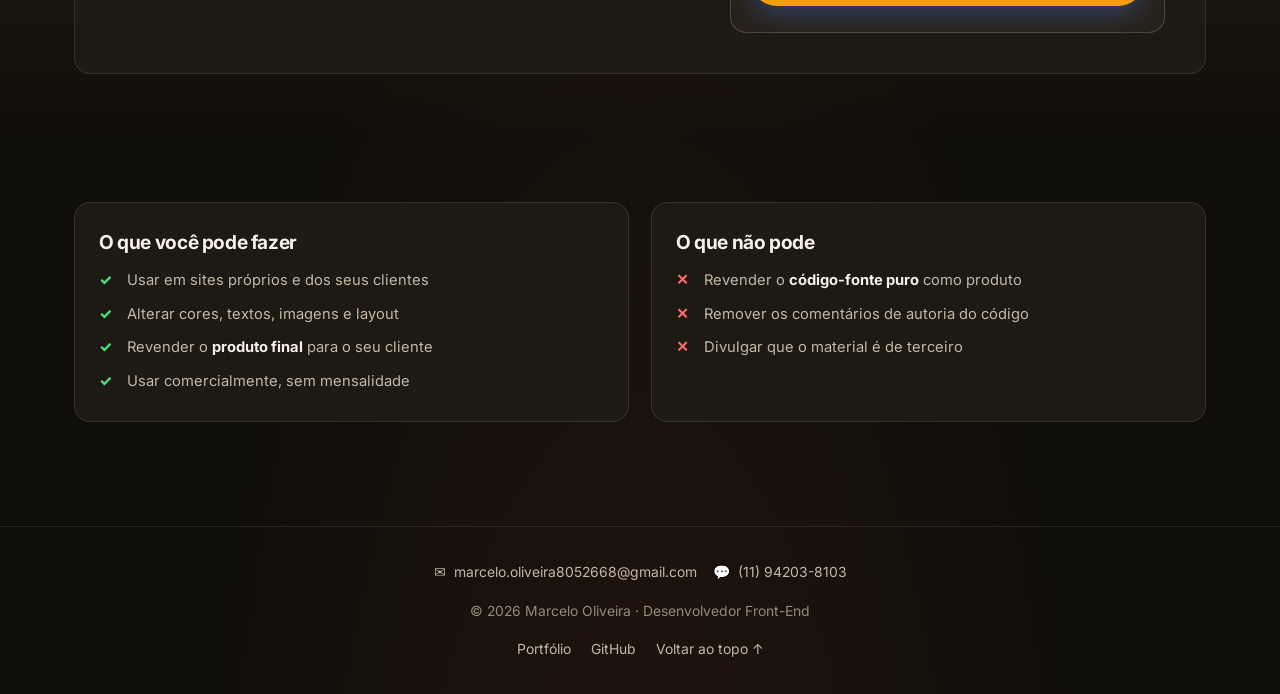
==== commit e3beaf5a: "feat: botão WhatsApp flutuante + contatos reais - WhatsApp: https://wa.me/5511942038103 (11 94203-81" ====
--- a/loja/index.html
+++ b/loja/index.html
@@ -197,6 +197,16 @@
 <!-- ================= RODAPÉ ================= -->
 <footer class="rodape">
   <div class="container rodape__interno">
+    <div class="rodape__contatos">
+      <a href="mailto:marcelo.oliveira8052668@gmail.com" class="rodape__contato">
+        <span aria-hidden="true">✉</span>
+        <span>marcelo.oliveira8052668@gmail.com</span>
+      </a>
+      <a href="https://wa.me/5511942038103" target="_blank" rel="noopener" class="rodape__contato rodape__contato--zap">
+        <span aria-hidden="true">💬</span>
+        <span>(11) 94203-8103</span>
+      </a>
+    </div>
     <p>© <span id="ano"></span> Marcelo Oliveira · Desenvolvedor Front-End</p>
     <nav class="rodape__links" aria-label="Links do rodapé">
       <a href="../index.html">Portfólio</a>
@@ -206,6 +216,11 @@
   </div>
 </footer>
 
+<!-- Botão flutuante WhatsApp -->
+<a class="zap-flutuante" href="https://wa.me/5511942038103" target="_blank" rel="noopener" aria-label="Conversar no WhatsApp">
+  <span aria-hidden="true">💬</span>
+</a>
+
 <!-- ================= MODAL DO PRODUTO ================= -->
 <div class="fundo-modal" id="fundoModal" hidden></div>
 
--- a/loja/style.css
+++ b/loja/style.css
@@ -305,11 +305,53 @@
 
 /* ---------- 11. Rodapé ---------- */
 .rodape { border-top: 1px solid var(--borda); padding: 34px 0; margin-top: 40px; }
-.rodape__interno { display: flex; align-items: center; justify-content: space-between; gap: 18px; flex-wrap: wrap; }
+.rodape__interno { display: flex; flex-direction: column; align-items: center; justify-content: center; gap: 16px; text-align: center; }
+.rodape__contatos { display: flex; flex-wrap: wrap; justify-content: center; gap: 16px; }
+.rodape__contato {
+  display: inline-flex; align-items: center; gap: 8px;
+  color: var(--texto-suave); font-size: .87rem; text-decoration: none;
+  transition: color var(--transicao);
+}
+.rodape__contato:hover { color: var(--primaria); }
+.rodape__contato--zap:hover { color: var(--verde); }
 .rodape p { color: var(--texto-fraco); font-size: .87rem; }
-.rodape__links { display: flex; gap: 20px; }
+.rodape__links { display: flex; gap: 20px; flex-wrap: wrap; justify-content: center; }
 .rodape__links a { color: var(--texto-suave); font-size: .87rem; text-decoration: none; }
 .rodape__links a:hover { color: var(--primaria); }
+
+/* ---------- Botão flutuante WhatsApp (loja) ---------- */
+.zap-flutuante {
+  position: fixed;
+  right: 24px;
+  bottom: 24px;
+  z-index: 1000;
+  width: 60px;
+  height: 60px;
+  display: grid;
+  place-items: center;
+  border-radius: 50%;
+  background: #25d366;
+  box-shadow: 0 8px 24px rgba(37, 211, 102, .4),
+              0 0 0 4px rgba(37, 211, 102, .15);
+  color: #fff;
+  font-size: 26px;
+  text-decoration: none;
+  animation: zap-pulsar 2s infinite;
+  transition: transform .2s, box-shadow .2s;
+}
+.zap-flutuante:hover {
+  transform: scale(1.1);
+  box-shadow: 0 12px 32px rgba(37, 211, 102, .5),
+              0 0 0 6px rgba(37, 211, 102, .2);
+}
+@keyframes zap-pulsar {
+  0%   { box-shadow: 0 8px 24px rgba(37, 211, 102, .4), 0 0 0 0 rgba(37, 211, 102, .4); }
+  70%  { box-shadow: 0 8px 24px rgba(37, 211, 102, .4), 0 0 0 12px rgba(37, 211, 102, 0); }
+  100% { box-shadow: 0 8px 24px rgba(37, 211, 102, .4), 0 0 0 0 rgba(37, 211, 102, 0); }
+}
+@media (max-width: 560px) {
+  .zap-flutuante { width: 54px; height: 54px; font-size: 22px; right: 16px; bottom: 16px; }
+}
 
 /* ---------- 12. Modais ---------- */
 .fundo-modal {
